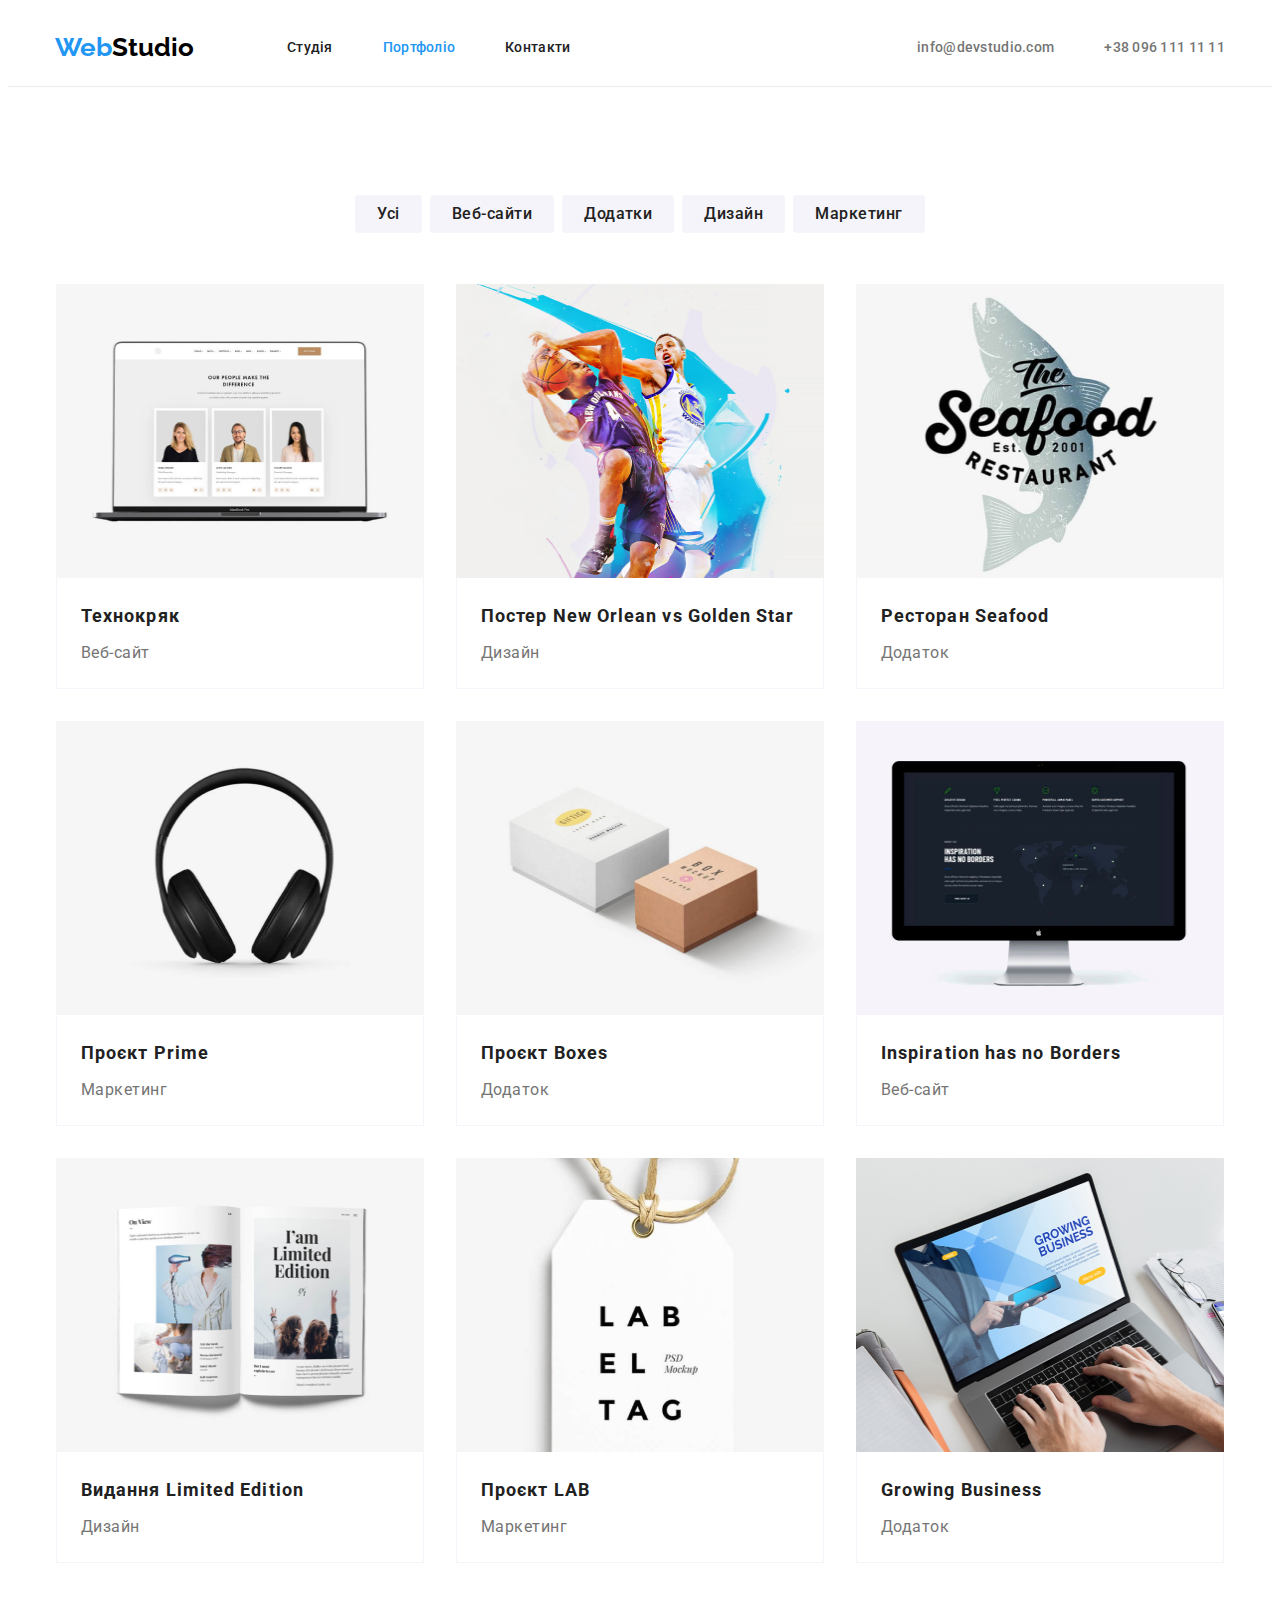
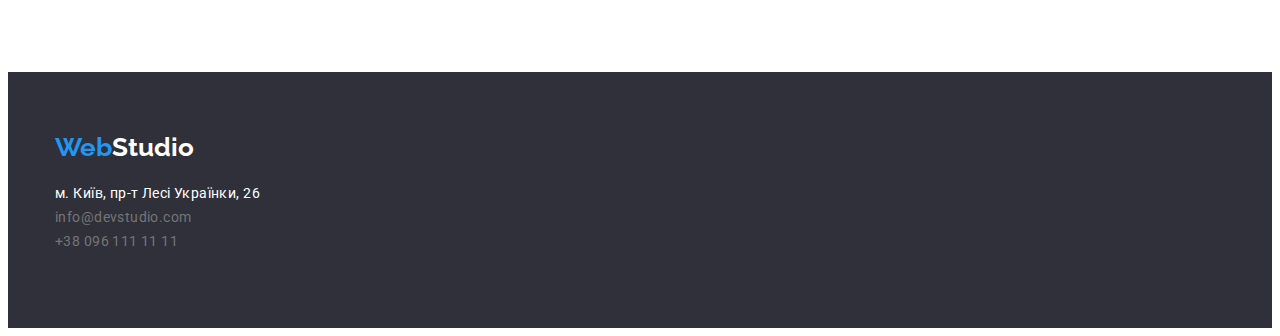
==== portfolio.html @ 3dc0f7a0 "Clone hm3" ====
<!DOCTYPE html>
<html lang="uk">
  <head>
    <meta charset="UTF-8" />
    <meta http-equiv="X-UA-Compatible" content="IE=edge" />
    <meta name="viewport" content="width=device-width, initial-scale=1.0" />
    <link rel="stylesheet" href="./css/styles.css" />
    <link rel="preconnect" href="https://fonts.googleapis.com" />
    <link rel="preconnect" href="https://fonts.gstatic.com" crossorigin />
    <link
      href="https://fonts.googleapis.com/css2?family=Raleway:wght@700&family=Roboto:wght@400;500;700;900&display=swap"
      rel="stylesheet"
    />
    <title>WebStudio</title>
  </head>
  <header class="index-header">
    <div class="container header-container">
      <a href="./index.html" class="logo-header"
        ><span class="active">Web</span>Studio</a
      >
      <nav>
        <ul class="list nav-items">
          <li>
            <a href="./index.html" class="nav-item black-heading">Студія</a>
          </li>
          <li>
            <a href="./portfolio.html" class="active nav-item">Портфоліо</a>
          </li>
          <li><a href="" class="nav-item black-heading">Контакти</a></li>
        </ul>
      </nav>
      <ul class="list header-contacts">
        <li>
          <a href="mailto:info@devstudio.com" class="contact"
            >info@devstudio.com</a
          >
        </li>
        <li>
          <a href="tel:+380961111111" class="contact">+38 096 111 11 11</a>
        </li>
      </ul>
    </div>
  </header>
  <main>
    <section class="section">
      <div class="container">
        <h1 class="hidden">Меню</h1>
        <ul class="list menu">
          <li>
            <button class="menu-btn blue" type="button">Усі</button>
          </li>
          <li>
            <button class="menu-btn main-color" type="button">Веб-сайти</button>
          </li>
          <li>
            <button class="menu-btn main-color" type="button">Додатки</button>
          </li>
          <li>
            <button class="menu-btn main-color" type="button">Дизайн</button>
          </li>
          <li>
            <button class="menu-btn main-color" type="button">Маркетинг</button>
          </li>
        </ul>
        <ul class="list projects">
          <li class="project">
            <img
              src="./images/project_1.jpg"
              alt="website on screen"
              class="project-img"
            />
            <div class="project-about">
              <h2 class="project-name">Технокряк</h2>
              <p class="project-type">Веб-сайт</p>
            </div>
          </li>
          <li class="project">
            <img
              src="./images/project_2.jpg"
              alt="basketball poster"
              class="project-img"
            />
            <div class="project-about">
              <h2 class="project-name">Постер New Orlean vs Golden Star</h2>
              <p class="project-type">Дизайн</p>
            </div>
          </li>
          <li class="project">
            <img
              src="./images/project_3.jpg"
              alt="seafood logo"
              class="project-img"
            />
            <div class="project-about">
              <h2 class="project-name">Ресторан Seafood</h2>
              <p class="project-type">Додаток</p>
            </div>
          </li>
          <li class="project">
            <img
              src="./images/project_4.jpg"
              alt="headphones"
              class="project-img"
            />
            <div class="project-about">
              <h2 class="project-name">Проєкт Prime</h2>
              <p class="project-type">Маркетинг</p>
            </div>
          </li>
          <li class="project">
            <img src="./images/project_5.jpg" alt="boxes" class="project-img" />
            <div class="project-about">
              <h2 class="project-name">Проєкт Boxes</h2>
              <p class="project-type">Додаток</p>
            </div>
          </li>
          <li class="project">
            <img
              src="./images/project_6.jpg"
              alt="website on screen"
              class="project-img"
            />
            <div class="project-about">
              <h2 class="project-name">Inspiration has no Borders</h2>
              <p class="project-type">Веб-сайт</p>
            </div>
          </li>
          <li class="project">
            <img src="./images/project_7.jpg" alt="book" class="project-img" />
            <div class="project-about">
              <h2 class="project-name">Видання Limited Edition</h2>
              <p class="project-type">Дизайн</p>
            </div>
          </li>
          <li class="project">
            <img src="./images/project_8.jpg" alt="logo" class="project-img" />
            <div class="project-about">
              <h2 class="project-name">Проєкт LAB</h2>
              <p class="project-type">Маркетинг</p>
            </div>
          </li>
          <li class="project">
            <img
              src="./images/project_9.jpg"
              alt="website on screen"
              class="project-img"
            />
            <div class="project-about">
              <h2 class="project-name">Growing Business</h2>
              <p class="project-type">Додаток</p>
            </div>
          </li>
        </ul>
      </div>
    </section>
  </main>
  <footer class="contacts">
    <div class="container">
      <a href=" " target="_blank" class="logo-footer"
        ><span class="active">Web</span>Studio</a
      >
      <address>
        <ul class="list">
          <li class="footer-link">
            <a
              class="link white"
              href="https://www.google.com/maps/place/Lesi+Ukrainky+Blvd,+26,+Kyiv,+02000/@50.4265841,30.5361971,17z/data=!3m1!4b1!4m5!3m4!1s0x40d4cf0e033ecbe9:0x57a4dffefec77da0!8m2!3d50.4265807!4d30.5383858"
              target="_blank"
              >м. Київ, пр-т Лесі Українки, 26</a
            >
          </li>
          <li class="footer-link">
            <a href="mailto:info@devstudio.com" class="link grey"
              >info@devstudio.com</a
            >
          </li>
          <li class="footer-link">
            <a href="tel:+380961111111" class="link grey">+38 096 111 11 11</a>
          </li>
        </ul>
      </address>
    </div>
  </footer>
</html>
---- css/styles.css ----
:root {
  --accent-blue: #2196f3;
  --accent-background: #2f303a;
  --black: #000;
  --black-heading: #212121;
  --font: "Roboto", Arial, sans-serif;
  --font-logo: "Raleway", Arial, sans-serif;
  --grey: #757575;
  --main-color: #f5f4fa;
  --white: #fff;
}
*,
*::after,
*::before {
  box-sizing: border-box;
}
body {
  background-color: var(--white);
  color: var(--black-heading);
  font-family: var(--font);
  font-size: 14px;
  font-style: normal;
}
h1,
h2,
h3,
p {
  margin: 0;
}
img {
  display: block;
  height: auto;
  max-width: 100%;
}
ul {
  padding: 0;
}
.active {
  color: var(--accent-blue);
}
.black-heading {
  color: var(--black-heading);
}
.blue {
  background-color: var(--accent-blue);
  border-color: var(--accent-blue);
}
.contact {
  color: var(--grey);
  font-weight: 500;
  letter-spacing: 0.02em;
  text-decoration: none;
}
.contact:hover,
.contact:focus {
  color: var(--accent-blue);
}
.contacts {
  background-color: var(--accent-background);
  padding-top: 60px;
  padding-bottom: 60px;
}
.container {
  margin: 0 auto;
  padding: 0px 15px;
  width: 1200px;
}
.feature-about {
  color: var(--grey);
  letter-spacing: 0.03em;
  line-height: 1.71;
}
.feature-card {
  width: 270px;
}
.feature-name {
  font-size: 14px;
  font-weight: 700;
  text-transform: uppercase;
}
.features {
  display: flex;
  gap: 30px;
  padding-bottom: 0;
}
.footer-link {
  display: block;
}
.grey {
  color: var(--grey);
}
.header-contacts {
  display: flex;
  gap: 50px;
  margin-left: auto;
}
.header-container {
  align-items: center;
  display: flex;
}
.heading {
  background-color: var(--accent-background);
  padding: 200px 0px;
  text-align: center;
}
.heading-name {
  color: var(--white);
  font-size: 44px;
  font-weight: 900;
  letter-spacing: 0.06em;
  line-height: 1.36;
  margin: 0 auto 30px;
  text-transform: uppercase;
  width: 696px;
}
.hidden {
  border: 0;
  clip: rect(0 0 0 0);
  clip-path: inset(50%);
  height: 1px;
  overflow: hidden;
  padding: 0;
  position: absolute;
  margin: -1px;
  white-space: nowrap;
  width: 1px;
}
.index-header {
  border-bottom: 1px solid #ececec;
}
.link {
  font-style: normal;
  line-height: 1.71;
  letter-spacing: 0.03em;
  text-decoration: none;
}
.link:hover,
.link:focus {
  color: var(--accent-blue);
}
.list {
  list-style: none;
}
.logo-header {
  color: var(--black);
  font-family: var(--font-logo);
  font-size: 26px;
  font-weight: 700;
  margin-right: 93px;
  padding: 24px 0px;
  text-decoration: none;
}
.logo-footer {
  display: block;
  color: var(--white);
  font-size: 26px;
  font-weight: 700;
  font-family: var(--font-logo);
  margin-bottom: 20px;
  text-decoration: none;
  width: 200px;
}
.nav-item {
  font-weight: 500;
  letter-spacing: 0.02em;
  padding: 32px 0px;
  text-decoration: none;
}
.nav-item:hover,
.nav-item:focus {
  color: var(--accent-blue);
}
.nav-items {
  display: flex;
  gap: 50px;
}
.main-color {
  background-color: var(--main-color);
  border-color: var(--main-color);
}
.menu {
  display: flex;
  gap: 8px;
  justify-content: center;
  margin-bottom: 50px;
}
.menu-btn {
  font-family: var(--font);
  font-size: 16px;
  font-weight: 500;
  color: var(--black-heading);
  cursor: pointer;
  background-color: var(--main-color);
  border: none;
  border-radius: 4px;
  line-height: 1.62;
  letter-spacing: 0.03em;
  padding: 6px 22px;
}
.menu-btn:hover,
.menu-btn:focus {
  color: var(--white);
  background-color: var(--accent-blue);
}
.order-btn {
  background-color: var(--accent-blue);
  border: none;
  border-radius: 4px;
  box-shadow: 0px 4px 4px rgba(0, 0, 0, 0.15);
  color: var(--white);
  cursor: pointer;
  font-size: 16px;
  font-weight: 700;
  letter-spacing: 0.06em;
  line-height: 1.9;
  min-width: 216px;
  padding: 10px 32px;
  text-align: center;
}
.programming-list {
  display: flex;
  gap: 30px;
}
.project {
  background: var(--white);
  border: 1px solid var(--white);
  box-sizing: border-box;
  margin: 0;
  width: 370px;
}
.project-about {
  border: 1px solid var(--main-color);
  border-top: none;
  padding: 20px 24px;
}
.project-img {
  height: 294px;
  width: 370px;
}
.project-name {
  color: var(--black-heading);
  font-size: 18px;
  font-weight: 700;
  letter-spacing: 0.06em;
  line-height: 2;
}
.project-type {
  color: var(--grey);
  font-size: 16px;
  letter-spacing: 0.03em;
  line-height: 1.88;
  margin-top: 4px;
}
.projects {
  display: flex;
  flex-wrap: wrap;
  gap: 30px;
}
.section {
  padding: 94px 0;
}
.sec-heading {
  font-size: 36px;
  font-weight: 700;
  line-height: 1.2;
  margin-bottom: 50px;
  text-align: center;
}
.sec-heading-img {
  height: 294px;
  width: 370px;
}
.team {
  display: flex;
  gap: 30px;
  text-align: center;
}
.team-card {
  background-color: var(--white);
  box-shadow: 0px 1px 3px rgba(0, 0, 0, 0.12), 0px 1px 1px rgba(0, 0, 0, 0.14),
    0px 2px 1px rgba(0, 0, 0, 0.2);
  border-radius: 0 0 4px 4px;
}
.team-img {
  height: 260px;
  margin-bottom: 30px;
  width: 270px;
}
.team-name {
  font-weight: 500;
  font-size: 16px;
  letter-spacing: 0.03em;
  margin-bottom: 15px;
  text-align: center;
}
.team-prof {
  color: var(--grey);
  font-size: 16px;
  letter-spacing: 0.03em;
  margin-bottom: 15px;
  text-align: center;
}
.white {
  color: var(--white);
}
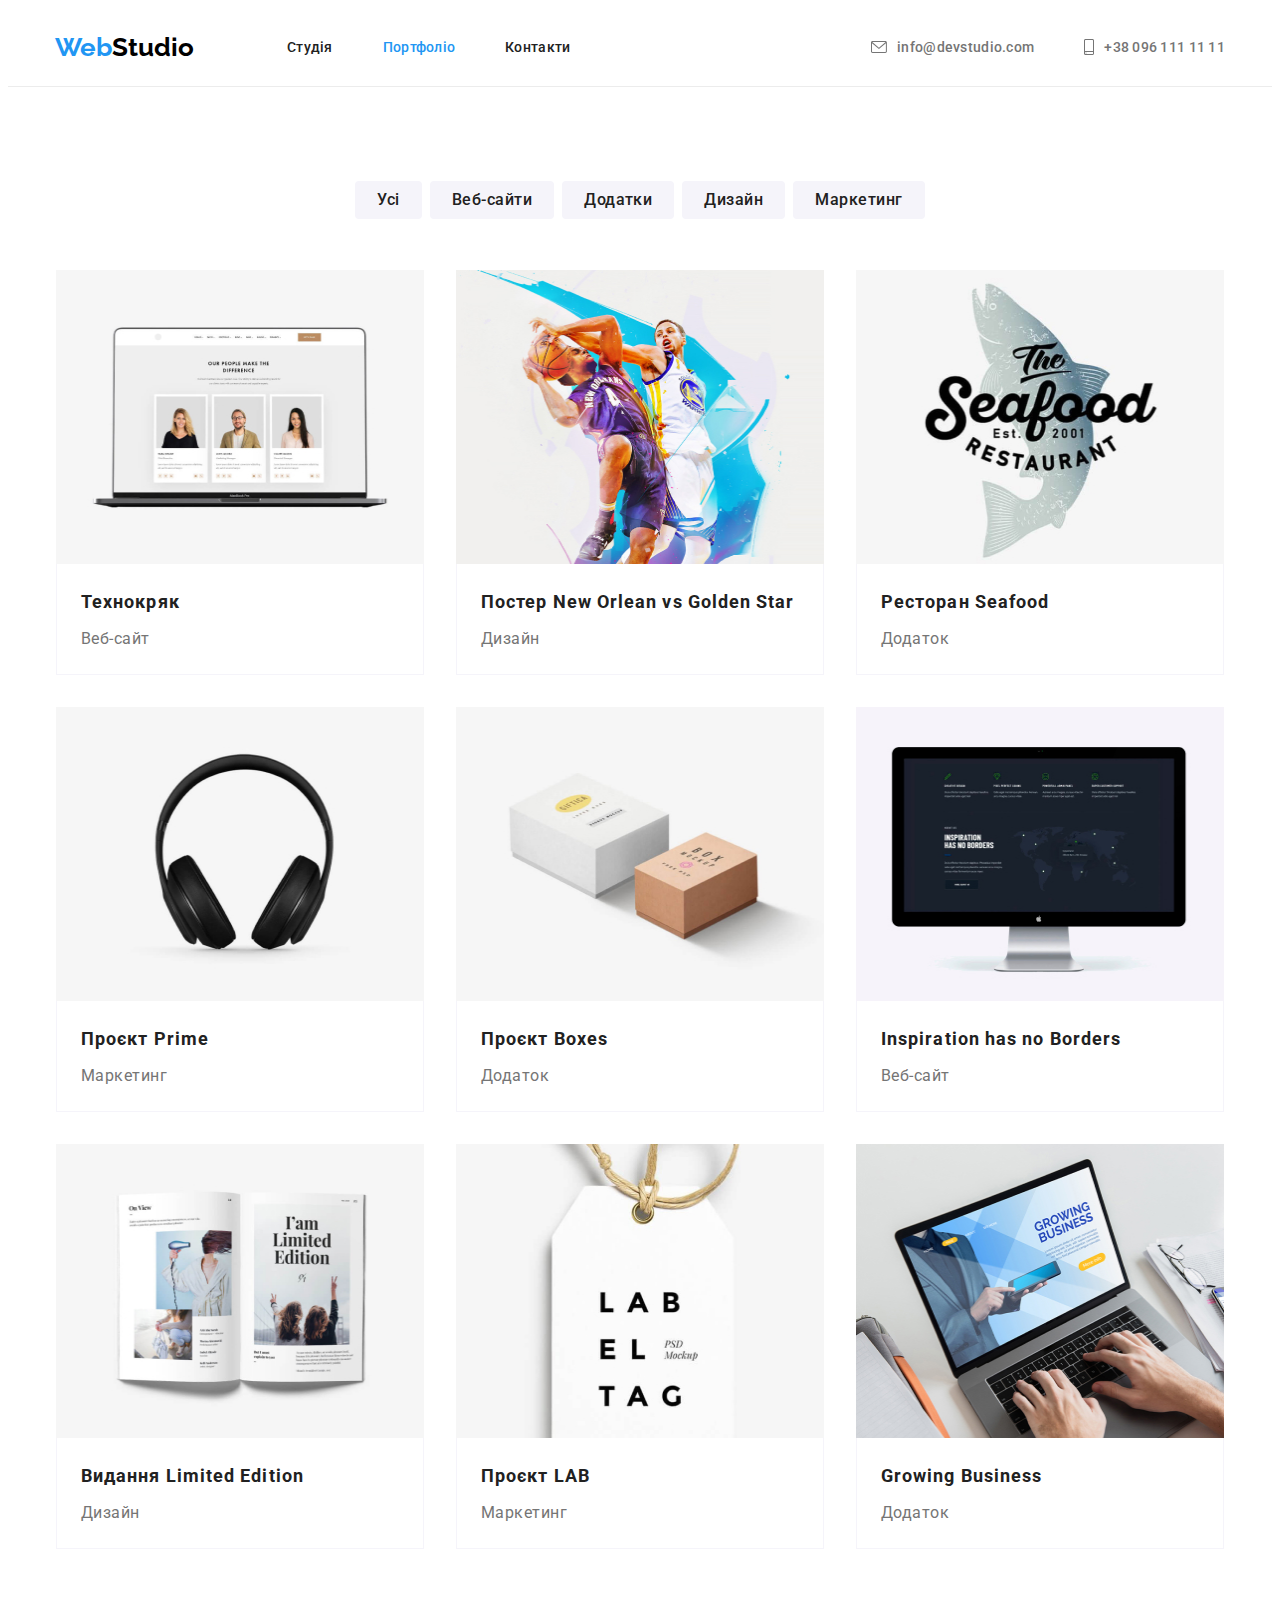
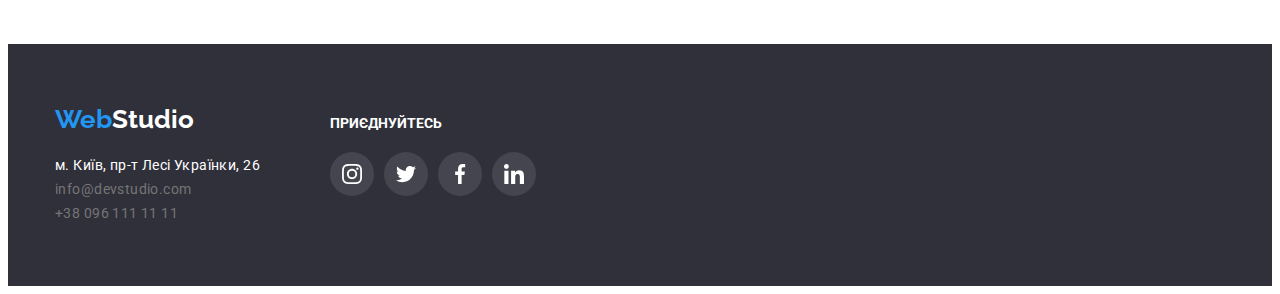
==== commit b0afa3c7: "Added css for portfolio" ====
--- a/portfolio.html
+++ b/portfolio.html
@@ -20,25 +20,34 @@
       >
       <nav>
         <ul class="list nav-items">
-          <li>
-            <a href="./index.html" class="nav-item black-heading">Студія</a>
-          </li>
-          <li>
-            <a href="./portfolio.html" class="active nav-item">Портфоліо</a>
+          <li><a href="./index.html" class="black-heading nav-item">Студія</a></li>
+          <li>
+            <a href="./portfolio.html" class="active nav-item"
+              >Портфоліо</a
+            >
           </li>
           <li><a href="" class="nav-item black-heading">Контакти</a></li>
         </ul>
       </nav>
+      <div class="container-header">
       <ul class="list header-contacts">
-        <li>
+        <li class="contact">
           <a href="mailto:info@devstudio.com" class="contact"
-            >info@devstudio.com</a
+            >
+            <svg class="icon mail">
+              <use href="./images/icons.svg#icon-envelope"></use>
+            </svg>
+            info@devstudio.com</a
           >
         </li>
-        <li>
+        <li class="contact">
+          <svg class="icon phone">
+            <use href="./images/icons.svg#icon-smartphone"></use>
+          </svg>
           <a href="tel:+380961111111" class="contact">+38 096 111 11 11</a>
         </li>
       </ul>
+    </div>
     </div>
   </header>
   <main>
@@ -155,7 +164,8 @@
     </section>
   </main>
   <footer class="contacts">
-    <div class="container">
+    <div class="container footer">
+      <div>
       <a href=" " target="_blank" class="logo-footer"
         ><span class="active">Web</span>Studio</a
       >
@@ -175,10 +185,46 @@
             >
           </li>
           <li class="footer-link">
-            <a href="tel:+380961111111" class="link grey">+38 096 111 11 11</a>
+            <a href="tel:+380961111111" class="link grey"
+              >+38 096 111 11 11</a
+            >
           </li>
         </ul>
       </address>
+    </div>
+      <div>
+        <p class="followership">Приєднуйтесь</p>
+        <ul class="list social-media-icons">
+          <li class="social-media-icon-bcg">
+            <a href="#" class="social-media-link white">
+              <svg class="social-media-icon">
+                <use href="./images/icons.svg#icon-instagram-2"></use>
+              </svg>
+            </a>
+          </li>
+          <li class="social-media-icon-bcg">
+            <a href="#" class="social-media-link white">
+              <svg class="social-media-icon">
+                <use href="./images/icons.svg#icon-twitter-1"></use>
+              </svg>
+            </a>
+          </li>
+          <li class="social-media-icon-bcg">
+            <a href="#" class="social-media-link white">
+              <svg class="social-media-icon">
+                <use href="./images/icons.svg#icon-facebook-1"></use>
+              </svg>
+            </a>
+          </li>
+          <li class="social-media-icon-bcg">
+            <a href="#" class="social-media-link white">
+              <svg class="social-media-icon">
+                <use href="./images/icons.svg#icon-linkedin-1"></use>
+              </svg>
+            </a>
+          </li>
+        </ul>
+      </div>
     </div>
   </footer>
 </html>
--- a/css/styles.css
+++ b/css/styles.css
@@ -6,7 +6,8 @@
   --font: "Roboto", Arial, sans-serif;
   --font-logo: "Raleway", Arial, sans-serif;
   --grey: #757575;
-  --main-color: #f5f4fa;
+  --icon: #afb1b8;
+  --light-grey: #f5f4fa;
   --white: #fff;
 }
 *,
@@ -34,6 +35,11 @@
 }
 ul {
   padding: 0;
+  margin-block-start: 1em;
+  margin-block-end: 1em;
+  margin-inline-start: 0px;
+  margin-inline-end: 0px;
+  padding-inline-start: 40px;
 }
 .active {
   color: var(--accent-blue);
@@ -45,11 +51,43 @@
   background-color: var(--accent-blue);
   border-color: var(--accent-blue);
 }
+.client {
+  height: 60px;
+  width: 106px;
+}
+.clients {
+  display: flex;
+  gap: 30px;
+  justify-content: center;
+}
+.client-link {
+  align-items: center;
+  border: 1px solid var(--social-media-icon);
+  border-radius: 4px;
+  color: var(--icon);
+  display: flex;
+  justify-content: center;
+  height: 100%;
+  transition-duration: 250ms;
+  transition-property: color, border-color;
+  transition-timing-function: cubic-bezier(0.4, 0, 0.2, 1);
+  width: 100%;
+}
+.client-link:hover,
+.client-link:focus {
+  color: var(--accent-blue);
+}
 .contact {
+  align-items: center;
+  display: flex;
+  gap: 10px;
   color: var(--grey);
   font-weight: 500;
   letter-spacing: 0.02em;
   text-decoration: none;
+  transition-duration: 250ms;
+  transition-timing-function: cubic-bezier(0.4, 0, 0.2, 1);
+  transition-property: color;
 }
 .contact:hover,
 .contact:focus {
@@ -57,13 +95,21 @@
 }
 .contacts {
   background-color: var(--accent-background);
-  padding-top: 60px;
-  padding-bottom: 60px;
+  padding: 60px 0px;
 }
 .container {
   margin: 0 auto;
-  padding: 0px 15px;
+  padding-left: 15px;
+  padding-right: 15px;
   width: 1200px;
+}
+.container-header {
+  list-style: none;
+  margin: 0;
+  padding: 0;
+  display: flex;
+  gap: 50px;
+  margin-left: auto;
 }
 .feature-about {
   color: var(--grey);
@@ -73,6 +119,14 @@
 .feature-card {
   width: 270px;
 }
+.features-card > .icon {
+  background-color: var(--light-grey);
+  margin-bottom: 30px;
+}
+.feature-icon {
+  height: 70px;
+  width: 70px;
+}
 .feature-name {
   font-size: 14px;
   font-weight: 700;
@@ -83,6 +137,11 @@
   gap: 30px;
   padding-bottom: 0;
 }
+.footer.container {
+  align-items: baseline;
+  display: flex;
+  gap: 70px;
+}
 .footer-link {
   display: block;
 }
@@ -93,6 +152,8 @@
   display: flex;
   gap: 50px;
   margin-left: auto;
+  padding-top: 32px;
+  padding-bottom: 32px;
 }
 .header-container {
   align-items: center;
@@ -100,6 +161,18 @@
 }
 .heading {
   background-color: var(--accent-background);
+  background-image: linear-gradient(
+    to right,
+    rgba(47, 48, 58, 0.4),
+    rgba(47, 48, 58, 0.4)
+  ),
+  url("../images/heading.jpg");
+  background-position: center;
+  background-repeat: no-repeat;
+  background-size: cover;
+  margin: 0 auto;
+  max-width: 1600px;
+  min-height: 600px;
   padding: 200px 0px;
   text-align: center;
 }
@@ -125,8 +198,37 @@
   white-space: nowrap;
   width: 1px;
 }
+.icon {
+  display: block;
+}
+.icon-container {
+  align-items: center;
+  background-color: var(--light-grey);
+  border-radius: 4px;
+  display: flex;
+  height: 120px;
+  justify-content: center;
+  margin-bottom: 30px;
+}
+.icon.mail {
+  height: 12px;
+  width: 16px;
+}
+.icon.phone {
+  height: 16px;
+  width: 10px;
+}
 .index-header {
   border-bottom: 1px solid #ececec;
+}
+.followership {
+  color: var(--white);
+  display: inline-block;
+  font-weight: 700;
+  line-height: 1.14;
+  margin-bottom: 20px;
+  text-decoration: none;
+  text-transform: uppercase;
 }
 .link {
   font-style: normal;
@@ -140,6 +242,8 @@
 }
 .list {
   list-style: none;
+  margin: 0;
+  padding: 0;
 }
 .logo-header {
   color: var(--black);
@@ -160,11 +264,19 @@
   text-decoration: none;
   width: 200px;
 }
+.loyal {
+  height: 60;
+  width: 106; 
+}
 .nav-item {
   font-weight: 500;
   letter-spacing: 0.02em;
-  padding: 32px 0px;
-  text-decoration: none;
+  padding-bottom: 32px;
+  padding-top: 32px;
+  text-decoration: none;
+  transition-duration: 250ms;
+  transition-timing-function: cubic-bezier(0.4, 0, 0.2, 1);
+  transition-property: color;
 }
 .nav-item:hover,
 .nav-item:focus {
@@ -174,9 +286,9 @@
   display: flex;
   gap: 50px;
 }
-.main-color {
-  background-color: var(--main-color);
-  border-color: var(--main-color);
+.light-grey {
+  background-color: var(--light-grey);
+  border-color: var(--light-grey);
 }
 .menu {
   display: flex;
@@ -190,7 +302,7 @@
   font-weight: 500;
   color: var(--black-heading);
   cursor: pointer;
-  background-color: var(--main-color);
+  background-color: var(--light-grey);
   border: none;
   border-radius: 4px;
   line-height: 1.62;
@@ -229,7 +341,7 @@
   width: 370px;
 }
 .project-about {
-  border: 1px solid var(--main-color);
+  border: 1px solid var(--light-grey);
   border-top: none;
   padding: 20px 24px;
 }
@@ -269,6 +381,32 @@
 .sec-heading-img {
   height: 294px;
   width: 370px;
+}
+.social-media-icon {
+  height: 20px;
+  width: 20px;
+}
+.social-media-icons {
+  align-items: center;
+  display: flex;
+  gap: 10px;
+  justify-content: center;
+}
+.social-media-icon-bcg {
+  background-color: rgba(255, 255, 255, 0.1);
+  border-radius: 50%;
+  color: var(--icon);
+  height: 44px;
+  width: 44px;
+}
+.social-media-link {
+  align-items: center;
+  border-radius: 50%;
+  color: var(--icon);
+  display: flex;
+  height: 100%;
+  justify-content: center;
+  width: 100%;
 }
 .team {
   display: flex;
@@ -303,3 +441,15 @@
 .white {
   color: var(--white);
 }
+
+
+
+
+
+
+
+
+
+
+
+
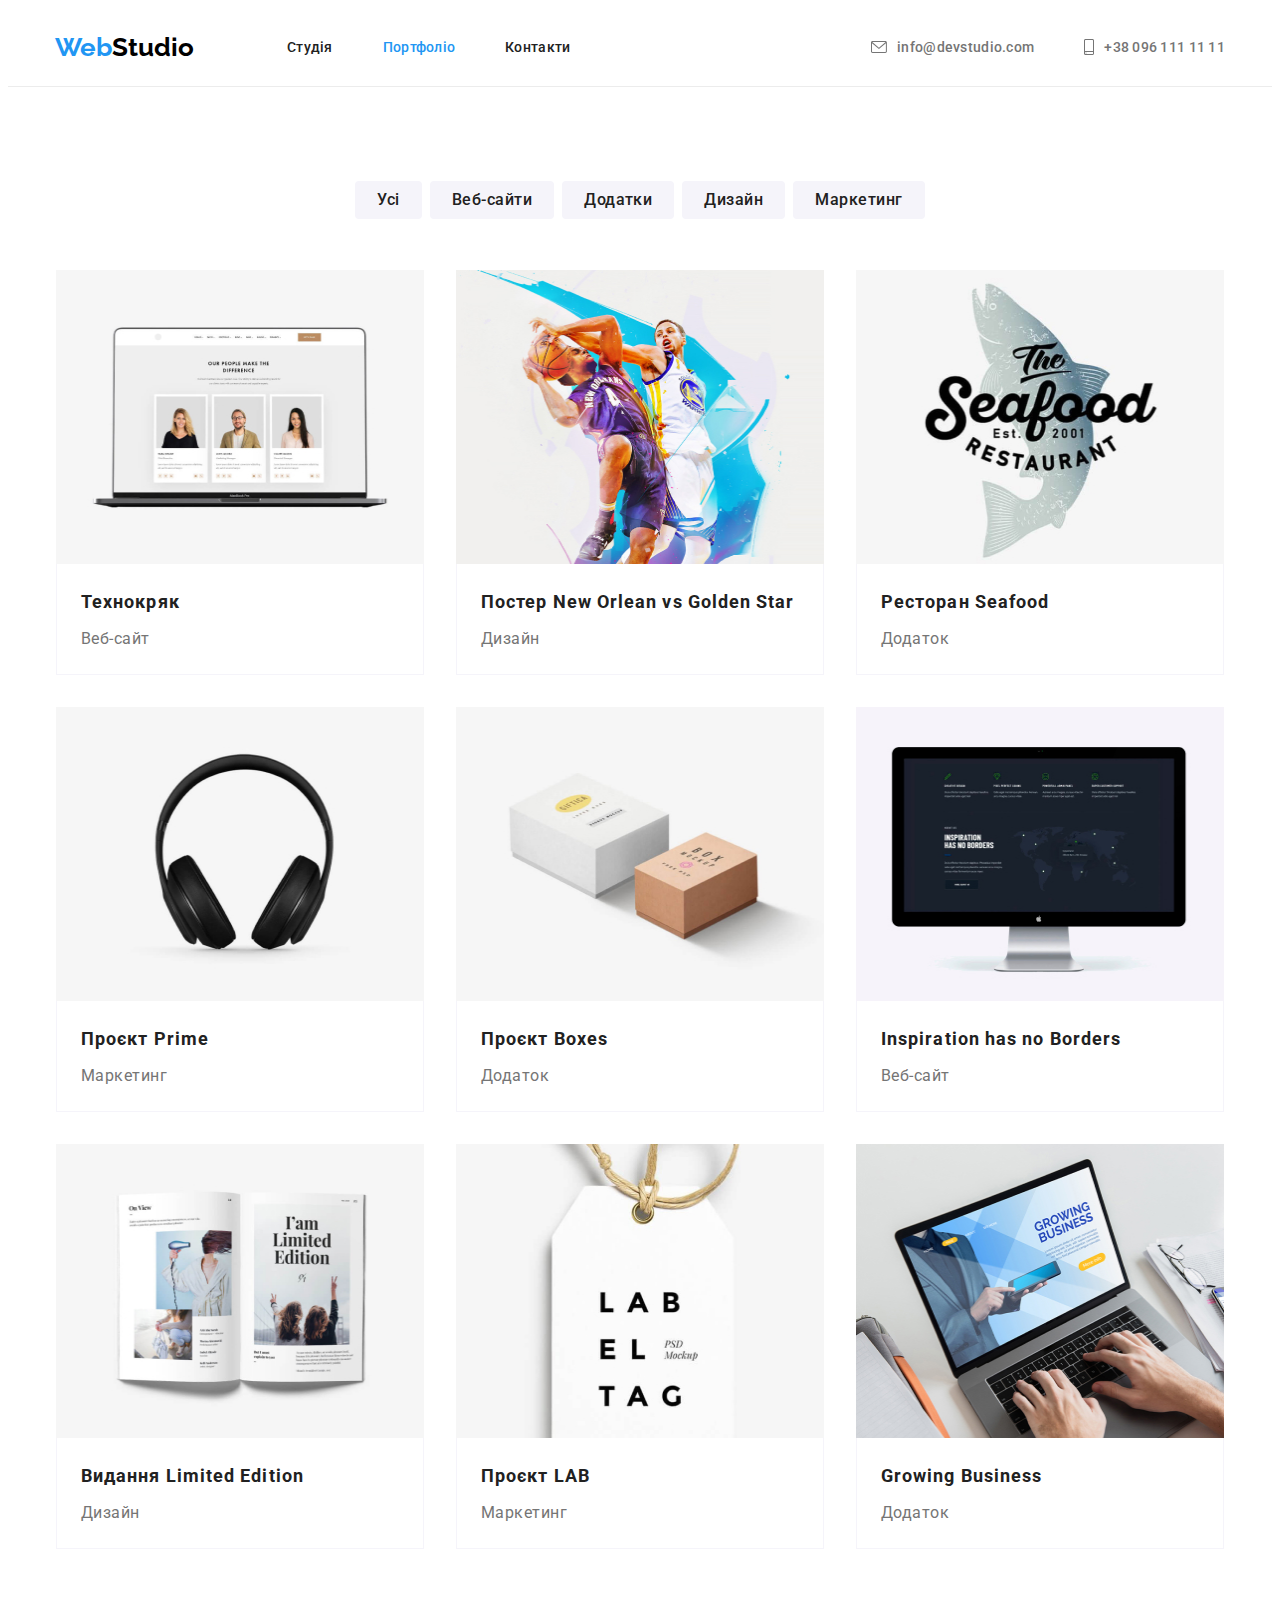
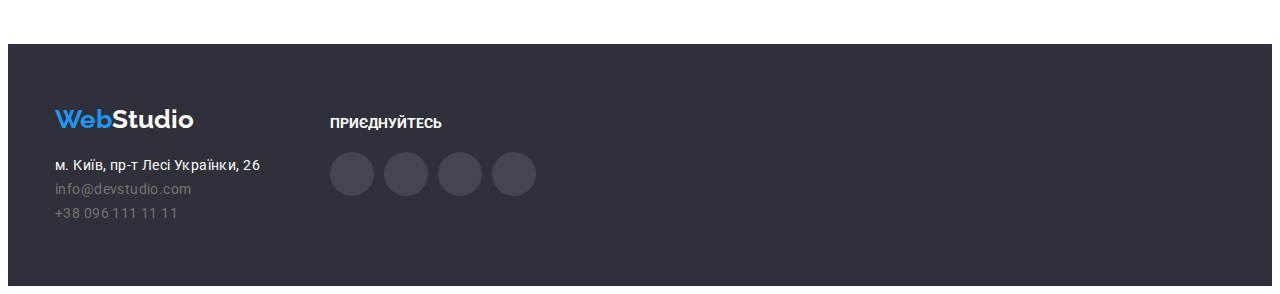
==== commit e136d81f: "Added changes to css" ====
--- a/portfolio.html
+++ b/portfolio.html
@@ -35,14 +35,14 @@
           <a href="mailto:info@devstudio.com" class="contact"
             >
             <svg class="icon mail">
-              <use href="./images/icons.svg#icon-envelope"></use>
+              <use href="./images/icons.svg#icon-mail"></use>
             </svg>
             info@devstudio.com</a
           >
         </li>
         <li class="contact">
           <svg class="icon phone">
-            <use href="./images/icons.svg#icon-smartphone"></use>
+            <use href="./images/icons.svg#icon-phone"></use>
           </svg>
           <a href="tel:+380961111111" class="contact">+38 096 111 11 11</a>
         </li>
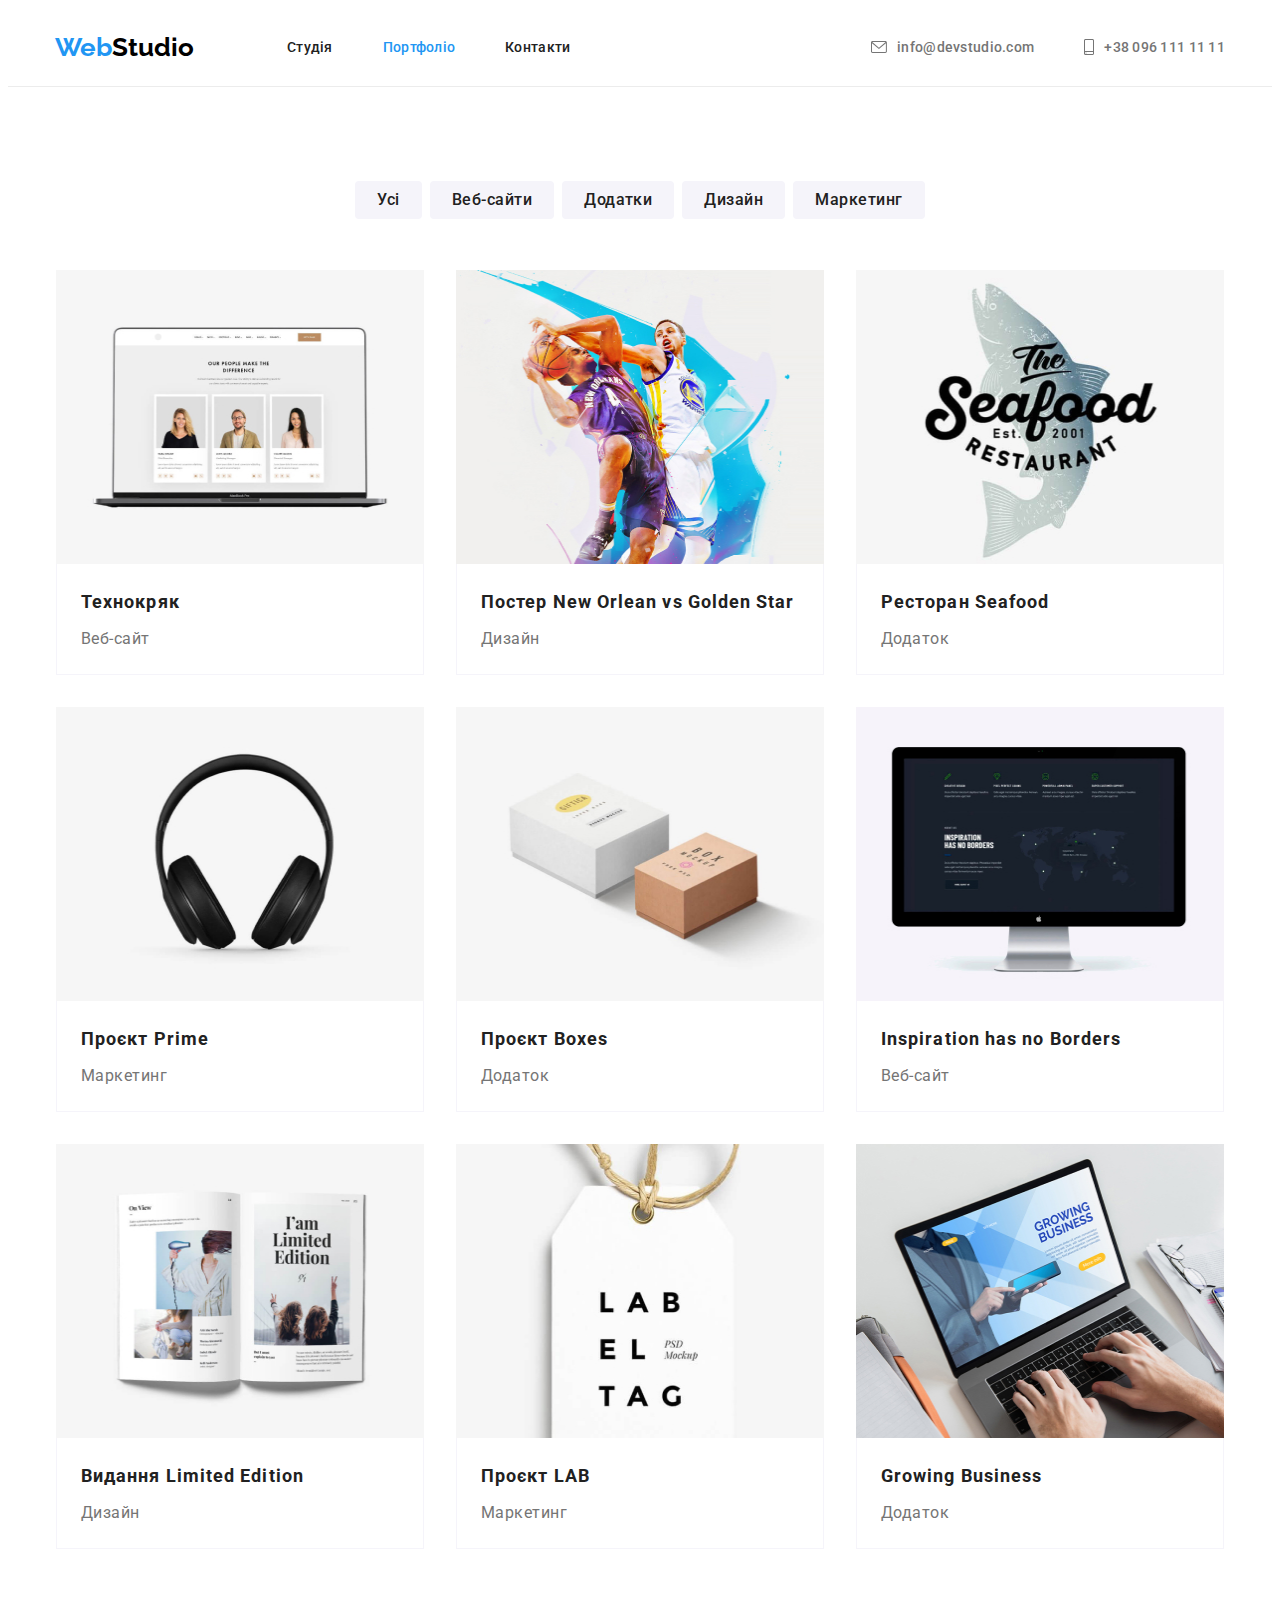
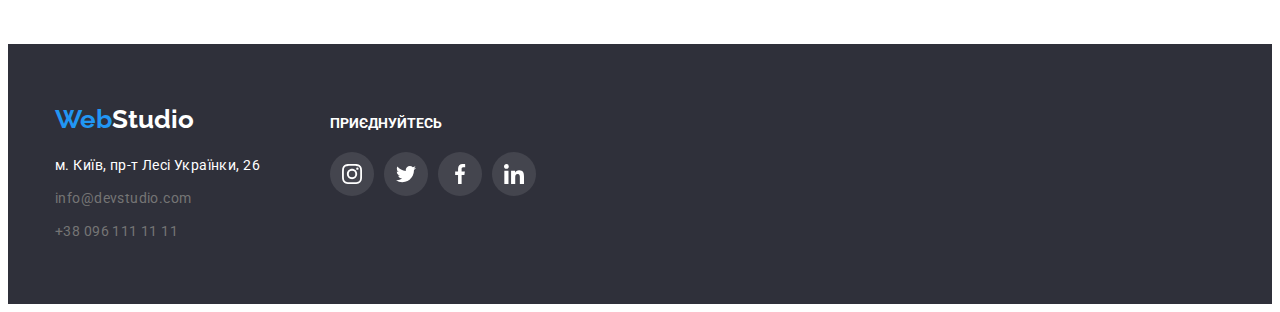
==== commit 3837cd7d: "Changes to portfolio-footer applied" ====
--- a/portfolio.html
+++ b/portfolio.html
@@ -198,28 +198,28 @@
           <li class="social-media-icon-bcg">
             <a href="#" class="social-media-link white">
               <svg class="social-media-icon">
-                <use href="./images/icons.svg#icon-instagram-2"></use>
-              </svg>
-            </a>
-          </li>
-          <li class="social-media-icon-bcg">
-            <a href="#" class="social-media-link white">
-              <svg class="social-media-icon">
-                <use href="./images/icons.svg#icon-twitter-1"></use>
-              </svg>
-            </a>
-          </li>
-          <li class="social-media-icon-bcg">
-            <a href="#" class="social-media-link white">
-              <svg class="social-media-icon">
-                <use href="./images/icons.svg#icon-facebook-1"></use>
-              </svg>
-            </a>
-          </li>
-          <li class="social-media-icon-bcg">
-            <a href="#" class="social-media-link white">
-              <svg class="social-media-icon">
-                <use href="./images/icons.svg#icon-linkedin-1"></use>
+                <use href="./images/icons.svg#icon-instagram"></use>
+              </svg>
+            </a>
+          </li>
+          <li class="social-media-icon-bcg">
+            <a href="#" class="social-media-link white">
+              <svg class="social-media-icon">
+                <use href="./images/icons.svg#icon-twitter"></use>
+              </svg>
+            </a>
+          </li>
+          <li class="social-media-icon-bcg">
+            <a href="#" class="social-media-link white">
+              <svg class="social-media-icon">
+                <use href="./images/icons.svg#icon-facebook"></use>
+              </svg>
+            </a>
+          </li>
+          <li class="social-media-icon-bcg">
+            <a href="#" class="social-media-link white">
+              <svg class="social-media-icon">
+                <use href="./images/icons.svg#icon-linkedin"></use>
               </svg>
             </a>
           </li>
--- a/css/styles.css
+++ b/css/styles.css
@@ -34,11 +34,12 @@
   max-width: 100%;
 }
 ul {
-  padding: 0;
+  margin: 0;
   margin-block-start: 1em;
   margin-block-end: 1em;
   margin-inline-start: 0px;
   margin-inline-end: 0px;
+  padding: 0;
   padding-inline-start: 40px;
 }
 .active {
@@ -52,8 +53,8 @@
   border-color: var(--accent-blue);
 }
 .client {
-  height: 60px;
-  width: 106px;
+  height: 92px;
+  width: 170px;
 }
 .clients {
   display: flex;
@@ -75,7 +76,9 @@
 }
 .client-link:hover,
 .client-link:focus {
+  border-color: var(--accent-blue);
   color: var(--accent-blue);
+  cursor: pointer;
 }
 .contact {
   align-items: center;
@@ -130,6 +133,7 @@
 .feature-name {
   font-size: 14px;
   font-weight: 700;
+  margin-bottom: 10px;
   text-transform: uppercase;
 }
 .features {
@@ -144,6 +148,9 @@
 }
 .footer-link {
   display: block;
+}
+.footer-link:not(:last-child) {
+  margin-bottom: 9px;
 }
 .grey {
   color: var(--grey);
@@ -408,10 +415,19 @@
   justify-content: center;
   width: 100%;
 }
+.social-media-link:hover,
+.social-media-link:focus {
+  background-color: var(--accent-blue);
+  color: var(--white);
+}
+
 .team {
   display: flex;
   gap: 30px;
   text-align: center;
+}
+.team-about {
+  padding: 30px 0;
 }
 .team-card {
   background-color: var(--white);
@@ -421,22 +437,24 @@
 }
 .team-img {
   height: 260px;
-  margin-bottom: 30px;
+  margin-bottom: 0px;
   width: 270px;
 }
 .team-name {
   font-weight: 500;
   font-size: 16px;
   letter-spacing: 0.03em;
-  margin-bottom: 15px;
+  margin-bottom: 10px;
   text-align: center;
 }
 .team-prof {
   color: var(--grey);
   font-size: 16px;
   letter-spacing: 0.03em;
-  margin-bottom: 15px;
-  text-align: center;
+  text-align: center;
+}
+.what-we-do {
+  padding-top: 0;
 }
 .white {
   color: var(--white);
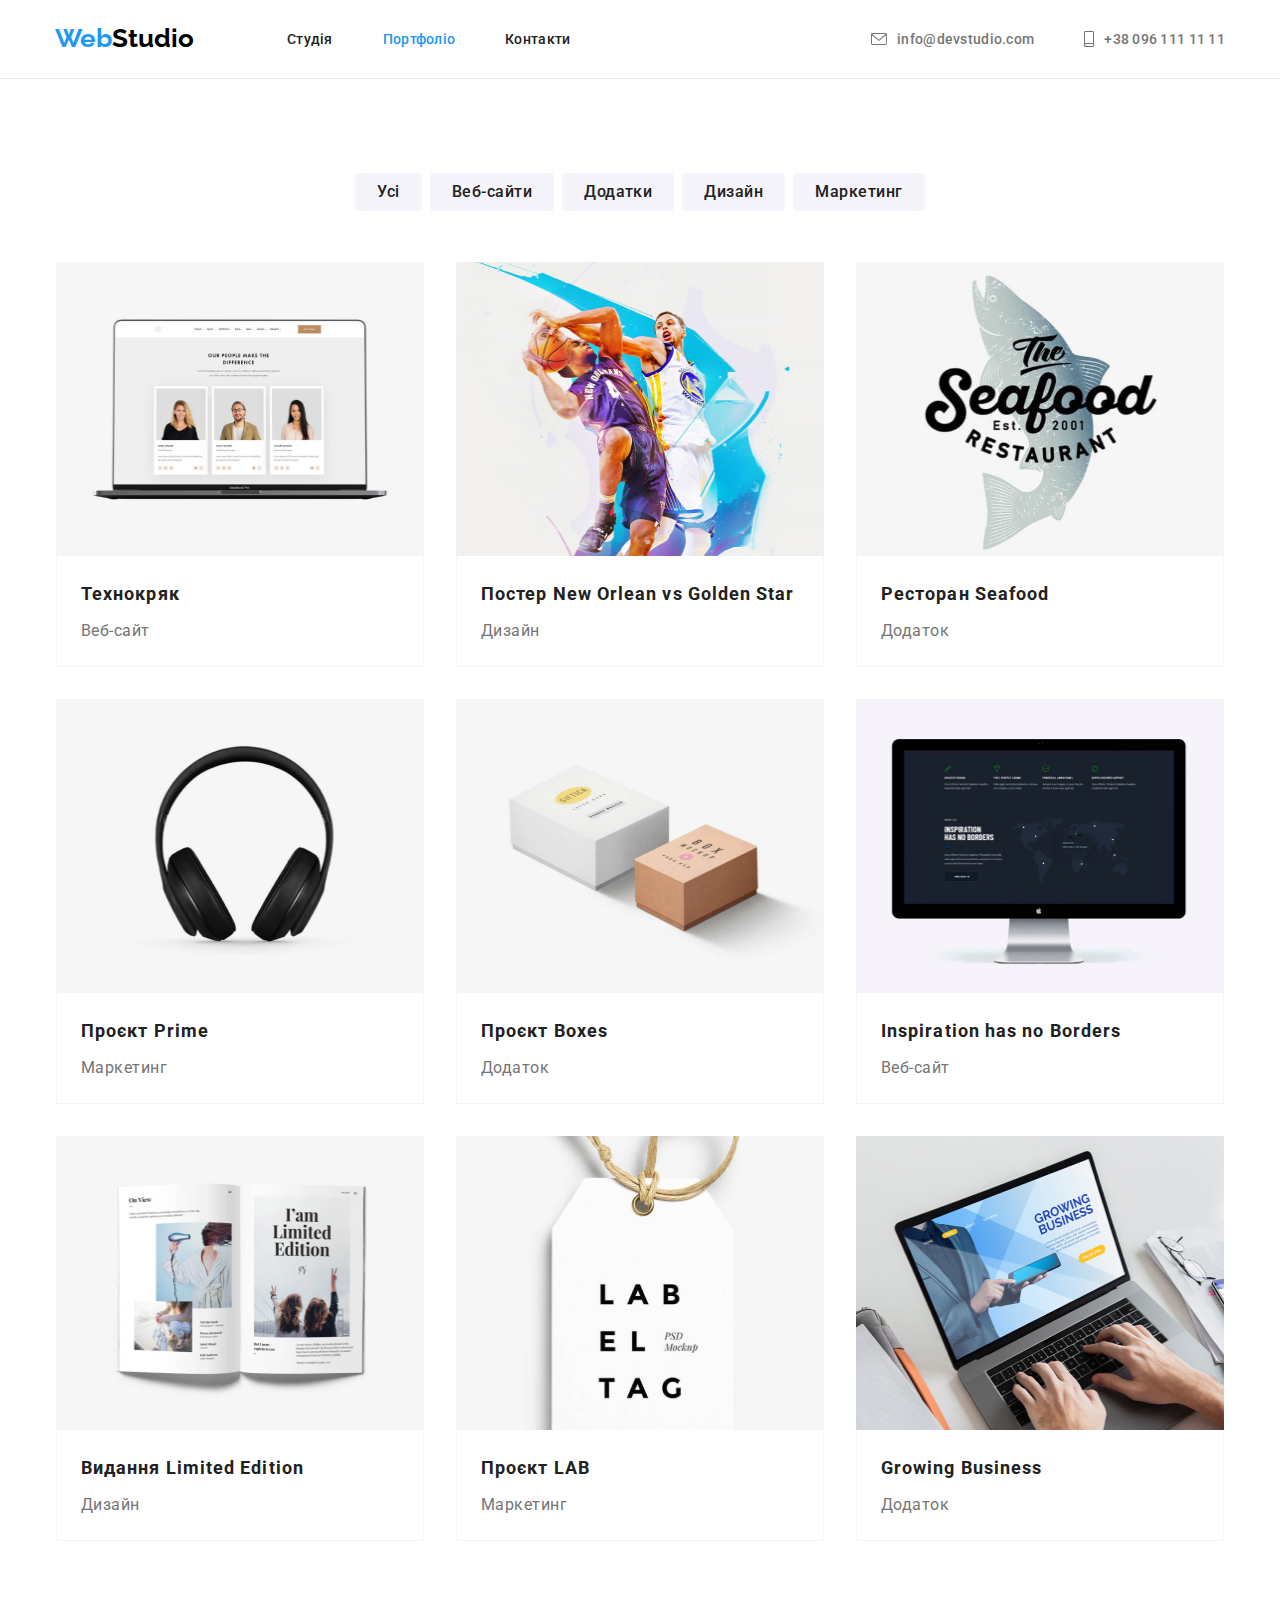
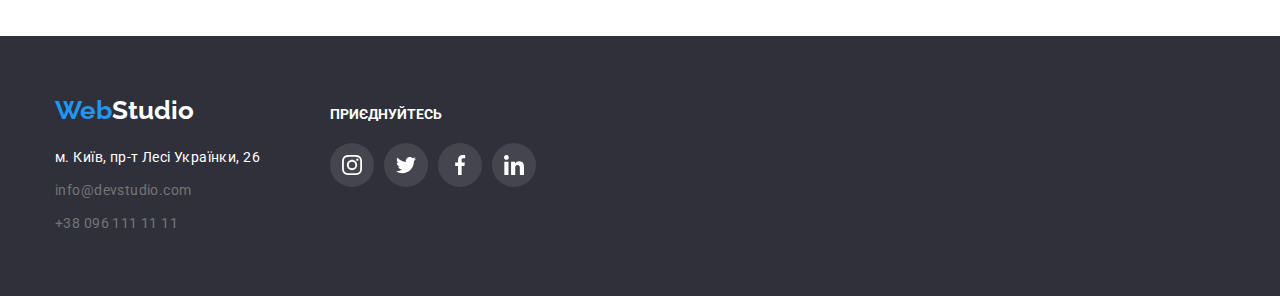
==== commit 0c8fc4ed: "Fixed acc to hm3" ====
--- a/portfolio.html
+++ b/portfolio.html
@@ -4,13 +4,20 @@
     <meta charset="UTF-8" />
     <meta http-equiv="X-UA-Compatible" content="IE=edge" />
     <meta name="viewport" content="width=device-width, initial-scale=1.0" />
-    <link rel="stylesheet" href="./css/styles.css" />
     <link rel="preconnect" href="https://fonts.googleapis.com" />
     <link rel="preconnect" href="https://fonts.gstatic.com" crossorigin />
     <link
       href="https://fonts.googleapis.com/css2?family=Raleway:wght@700&family=Roboto:wght@400;500;700;900&display=swap"
       rel="stylesheet"
     />
+    <link
+      rel="stylesheet"
+      href="https://cdnjs.cloudflare.com/ajax/libs/modern-normalize/1.1.0/modern-normalize.css"
+      integrity="sha512-Y0MM+V6ymRKN2zStTqzQ227DWhhp4Mzdo6gnlRnuaNCbc+YN/ZH0sBCLTM4M0oSy9c9VKiCvd4Jk44aCLrNS5Q=="
+      crossorigin="anonymous"
+      referrerpolicy="no-referrer"
+    />
+    <link rel="stylesheet" href="./css/styles.css" />
     <title>WebStudio</title>
   </head>
   <header class="index-header">
@@ -20,34 +27,33 @@
       >
       <nav>
         <ul class="list nav-items">
-          <li><a href="./index.html" class="black-heading nav-item">Студія</a></li>
-          <li>
-            <a href="./portfolio.html" class="active nav-item"
-              >Портфоліо</a
-            >
+          <li>
+            <a href="./index.html" class="black-heading nav-item">Студія</a>
+          </li>
+          <li>
+            <a href="./portfolio.html" class="active nav-item">Портфоліо</a>
           </li>
           <li><a href="" class="nav-item black-heading">Контакти</a></li>
         </ul>
       </nav>
       <div class="container-header">
-      <ul class="list header-contacts">
-        <li class="contact">
-          <a href="mailto:info@devstudio.com" class="contact"
+        <ul class="list header-contacts">
+          <li class="contact">
+            <a href="mailto:info@devstudio.com" class="contact">
+              <svg class="icon mail">
+                <use href="./images/icons.svg#icon-mail"></use>
+              </svg>
+              info@devstudio.com</a
             >
-            <svg class="icon mail">
-              <use href="./images/icons.svg#icon-mail"></use>
+          </li>
+          <li class="contact">
+            <svg class="icon phone">
+              <use href="./images/icons.svg#icon-phone"></use>
             </svg>
-            info@devstudio.com</a
-          >
-        </li>
-        <li class="contact">
-          <svg class="icon phone">
-            <use href="./images/icons.svg#icon-phone"></use>
-          </svg>
-          <a href="tel:+380961111111" class="contact">+38 096 111 11 11</a>
-        </li>
-      </ul>
-    </div>
+            <a href="tel:+380961111111" class="contact">+38 096 111 11 11</a>
+          </li>
+        </ul>
+      </div>
     </div>
   </header>
   <main>
@@ -73,87 +79,117 @@
         </ul>
         <ul class="list projects">
           <li class="project">
-            <img
-              src="./images/project_1.jpg"
-              alt="website on screen"
-              class="project-img"
-            />
+            <div class="project-image">
+              <img
+                src="./images/project_1.jpg"
+                alt="website on screen"
+                class="project-img"
+              />
+            </div>
             <div class="project-about">
               <h2 class="project-name">Технокряк</h2>
               <p class="project-type">Веб-сайт</p>
             </div>
           </li>
           <li class="project">
-            <img
-              src="./images/project_2.jpg"
-              alt="basketball poster"
-              class="project-img"
-            />
+            <div class="project-image">
+              <img
+                src="./images/project_2.jpg"
+                alt="basketball poster"
+                class="project-img"
+              />
+            </div>
             <div class="project-about">
               <h2 class="project-name">Постер New Orlean vs Golden Star</h2>
               <p class="project-type">Дизайн</p>
             </div>
           </li>
           <li class="project">
-            <img
-              src="./images/project_3.jpg"
-              alt="seafood logo"
-              class="project-img"
-            />
+            <div class="project-image">
+              <img
+                src="./images/project_3.jpg"
+                alt="seafood logo"
+                class="project-img"
+              />
+            </div>
             <div class="project-about">
               <h2 class="project-name">Ресторан Seafood</h2>
               <p class="project-type">Додаток</p>
             </div>
           </li>
           <li class="project">
-            <img
-              src="./images/project_4.jpg"
-              alt="headphones"
-              class="project-img"
-            />
+            <div class="project-image">
+              <img
+                src="./images/project_4.jpg"
+                alt="headphones"
+                class="project-img"
+              />
+            </div>
             <div class="project-about">
               <h2 class="project-name">Проєкт Prime</h2>
               <p class="project-type">Маркетинг</p>
             </div>
           </li>
           <li class="project">
-            <img src="./images/project_5.jpg" alt="boxes" class="project-img" />
+            <div class="project-image">
+              <img
+                src="./images/project_5.jpg"
+                alt="boxes"
+                class="project-img"
+              />
+            </div>
             <div class="project-about">
               <h2 class="project-name">Проєкт Boxes</h2>
               <p class="project-type">Додаток</p>
             </div>
           </li>
           <li class="project">
-            <img
-              src="./images/project_6.jpg"
-              alt="website on screen"
-              class="project-img"
-            />
+            <div class="project-image">
+              <img
+                src="./images/project_6.jpg"
+                alt="website on screen"
+                class="project-img"
+              />
+            </div>
             <div class="project-about">
               <h2 class="project-name">Inspiration has no Borders</h2>
               <p class="project-type">Веб-сайт</p>
             </div>
           </li>
           <li class="project">
-            <img src="./images/project_7.jpg" alt="book" class="project-img" />
+            <div class="project-image">
+              <img
+                src="./images/project_7.jpg"
+                alt="book"
+                class="project-img"
+              />
+            </div>
             <div class="project-about">
               <h2 class="project-name">Видання Limited Edition</h2>
               <p class="project-type">Дизайн</p>
             </div>
           </li>
           <li class="project">
-            <img src="./images/project_8.jpg" alt="logo" class="project-img" />
+            <div class="project-image">
+              <img
+                src="./images/project_8.jpg"
+                alt="logo"
+                class="project-img"
+              />
+            </div>
             <div class="project-about">
               <h2 class="project-name">Проєкт LAB</h2>
               <p class="project-type">Маркетинг</p>
             </div>
           </li>
           <li class="project">
-            <img
-              src="./images/project_9.jpg"
-              alt="website on screen"
-              class="project-img"
-            />
+            <div class="project-image">
+              <img
+                src="./images/project_9.jpg"
+                alt="website on screen"
+                class="project-img"
+              />
+            </div>
             <div class="project-about">
               <h2 class="project-name">Growing Business</h2>
               <p class="project-type">Додаток</p>
@@ -166,32 +202,32 @@
   <footer class="contacts">
     <div class="container footer">
       <div>
-      <a href=" " target="_blank" class="logo-footer"
-        ><span class="active">Web</span>Studio</a
-      >
-      <address>
-        <ul class="list">
-          <li class="footer-link">
-            <a
-              class="link white"
-              href="https://www.google.com/maps/place/Lesi+Ukrainky+Blvd,+26,+Kyiv,+02000/@50.4265841,30.5361971,17z/data=!3m1!4b1!4m5!3m4!1s0x40d4cf0e033ecbe9:0x57a4dffefec77da0!8m2!3d50.4265807!4d30.5383858"
-              target="_blank"
-              >м. Київ, пр-т Лесі Українки, 26</a
-            >
-          </li>
-          <li class="footer-link">
-            <a href="mailto:info@devstudio.com" class="link grey"
-              >info@devstudio.com</a
-            >
-          </li>
-          <li class="footer-link">
-            <a href="tel:+380961111111" class="link grey"
-              >+38 096 111 11 11</a
-            >
-          </li>
-        </ul>
-      </address>
-    </div>
+        <a href=" " target="_blank" class="logo-footer"
+          ><span class="active">Web</span>Studio</a
+        >
+        <address>
+          <ul class="list">
+            <li class="footer-link">
+              <a
+                class="link white"
+                href="https://www.google.com/maps/place/Lesi+Ukrainky+Blvd,+26,+Kyiv,+02000/@50.4265841,30.5361971,17z/data=!3m1!4b1!4m5!3m4!1s0x40d4cf0e033ecbe9:0x57a4dffefec77da0!8m2!3d50.4265807!4d30.5383858"
+                target="_blank"
+                >м. Київ, пр-т Лесі Українки, 26</a
+              >
+            </li>
+            <li class="footer-link">
+              <a href="mailto:info@devstudio.com" class="link grey"
+                >info@devstudio.com</a
+              >
+            </li>
+            <li class="footer-link">
+              <a href="tel:+380961111111" class="link grey"
+                >+38 096 111 11 11</a
+              >
+            </li>
+          </ul>
+        </address>
+      </div>
       <div>
         <p class="followership">Приєднуйтесь</p>
         <ul class="list social-media-icons">
--- a/css/styles.css
+++ b/css/styles.css
@@ -63,7 +63,7 @@
 }
 .client-link {
   align-items: center;
-  border: 1px solid var(--social-media-icon);
+  border: 1px solid var(--icon);
   border-radius: 4px;
   color: var(--icon);
   display: flex;
@@ -130,16 +130,16 @@
   height: 70px;
   width: 70px;
 }
+.features-list {
+  display: flex;
+  gap: 30px;
+  padding-bottom: 0;
+}
 .feature-name {
   font-size: 14px;
   font-weight: 700;
   margin-bottom: 10px;
   text-transform: uppercase;
-}
-.features {
-  display: flex;
-  gap: 30px;
-  padding-bottom: 0;
 }
 .footer.container {
   align-items: baseline;
@@ -237,6 +237,10 @@
   text-decoration: none;
   text-transform: uppercase;
 }
+.light-grey {
+  background-color: var(--light-grey);
+  border-color: var(--light-grey);
+}
 .link {
   font-style: normal;
   line-height: 1.71;
@@ -272,30 +276,8 @@
   width: 200px;
 }
 .loyal {
-  height: 60;
-  width: 106; 
-}
-.nav-item {
-  font-weight: 500;
-  letter-spacing: 0.02em;
-  padding-bottom: 32px;
-  padding-top: 32px;
-  text-decoration: none;
-  transition-duration: 250ms;
-  transition-timing-function: cubic-bezier(0.4, 0, 0.2, 1);
-  transition-property: color;
-}
-.nav-item:hover,
-.nav-item:focus {
-  color: var(--accent-blue);
-}
-.nav-items {
-  display: flex;
-  gap: 50px;
-}
-.light-grey {
-  background-color: var(--light-grey);
-  border-color: var(--light-grey);
+  height: 60px;
+  width: 106px;
 }
 .menu {
   display: flex;
@@ -320,6 +302,26 @@
 .menu-btn:focus {
   color: var(--white);
   background-color: var(--accent-blue);
+  box-shadow: 0px 3px 1px rgba(0, 0, 0, 0.1), 0px 1px 2px rgba(0, 0, 0, 0.08),
+  0px 2px 2px rgba(0, 0, 0, 0.12);
+}
+.nav-item {
+  font-weight: 500;
+  letter-spacing: 0.02em;
+  padding-bottom: 32px;
+  padding-top: 32px;
+  text-decoration: none;
+  transition-duration: 250ms;
+  transition-timing-function: cubic-bezier(0.4, 0, 0.2, 1);
+  transition-property: color;
+}
+.nav-item:hover,
+.nav-item:focus {
+  color: var(--accent-blue);
+}
+.nav-items {
+  display: flex;
+  gap: 50px;
 }
 .order-btn {
   background-color: var(--accent-blue);
@@ -351,6 +353,11 @@
   border: 1px solid var(--light-grey);
   border-top: none;
   padding: 20px 24px;
+} 
+.project-image:hover,
+.project-image:focus {
+  box-shadow: 0px 1px 1px rgba(0, 0, 0, 0.12), 0px 4px 4px rgba(0, 0, 0, 0.06),
+    1px 4px 6px rgba(0, 0, 0, 0.16);
 }
 .project-img {
   height: 294px;
@@ -398,6 +405,7 @@
   display: flex;
   gap: 10px;
   justify-content: center;
+  margin-bottom: 30px;
 }
 .social-media-icon-bcg {
   background-color: rgba(255, 255, 255, 0.1);
@@ -420,7 +428,6 @@
   background-color: var(--accent-blue);
   color: var(--white);
 }
-
 .team {
   display: flex;
   gap: 30px;
